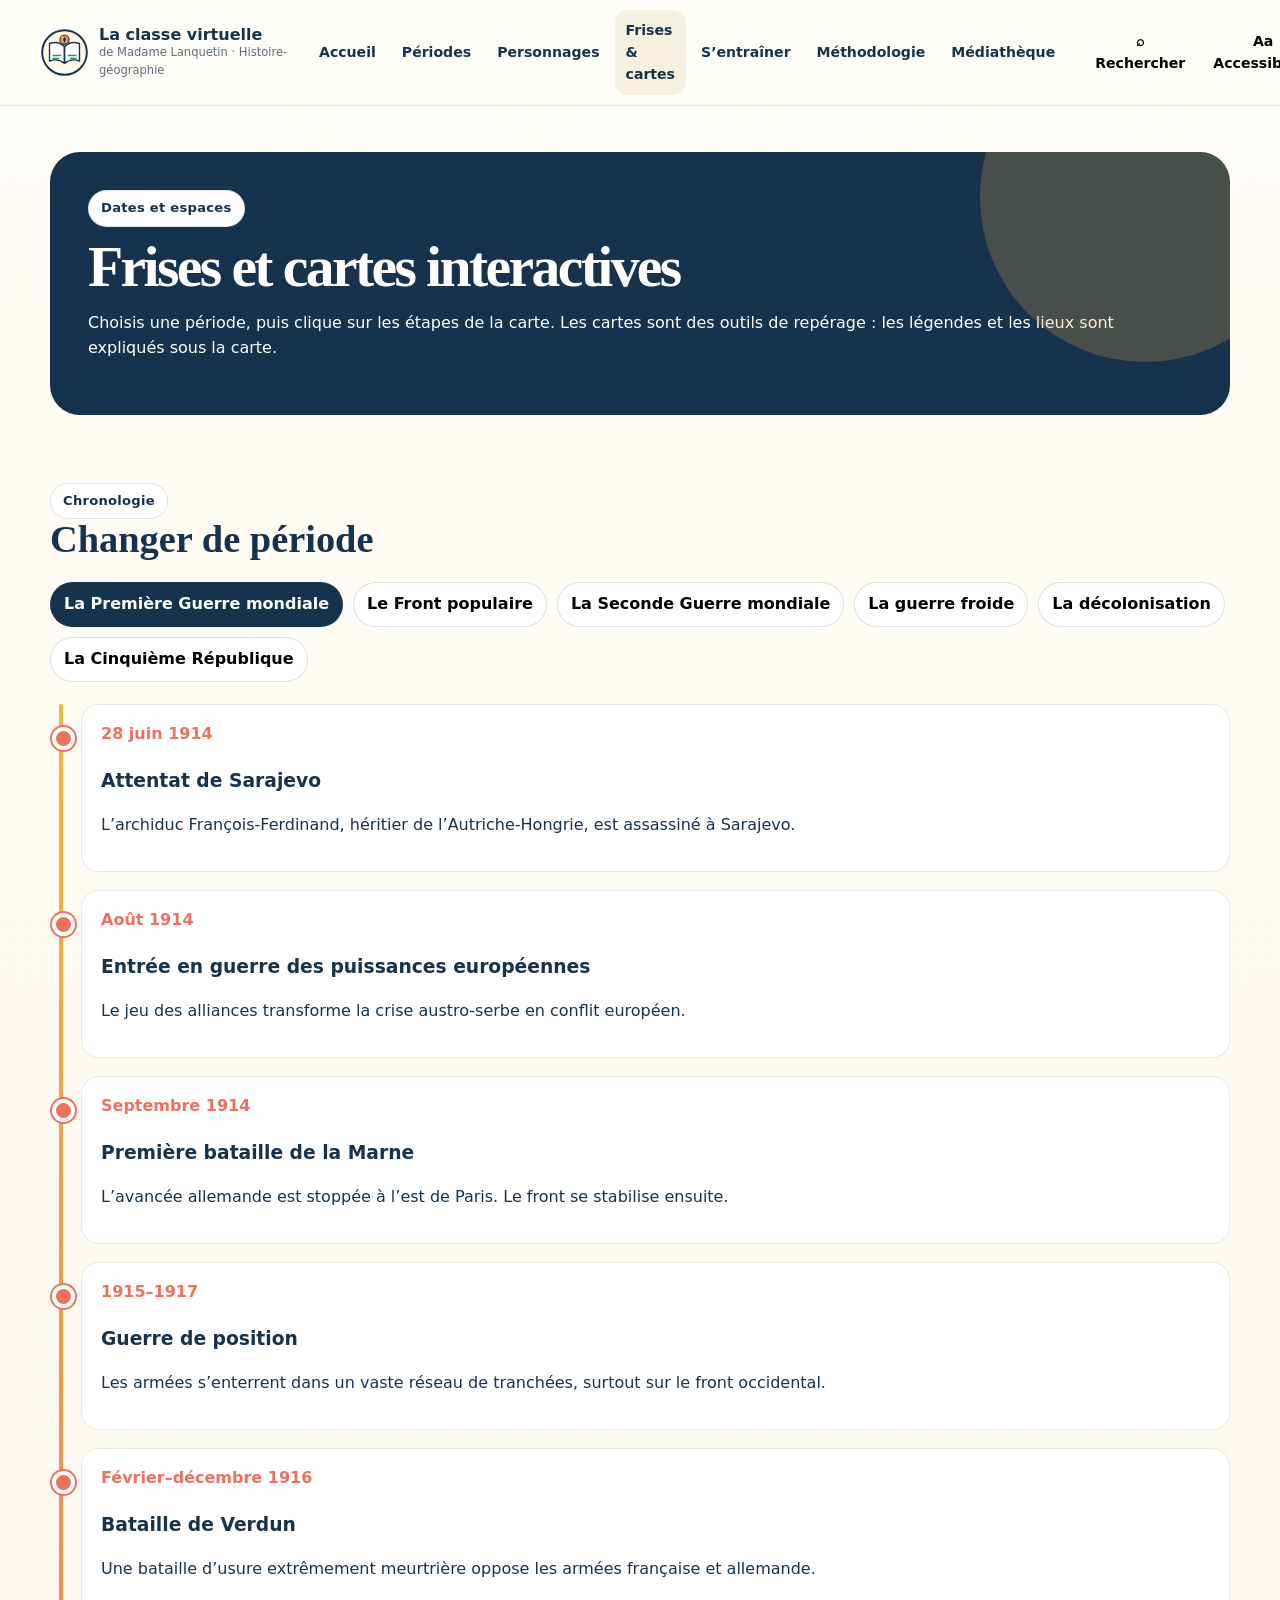
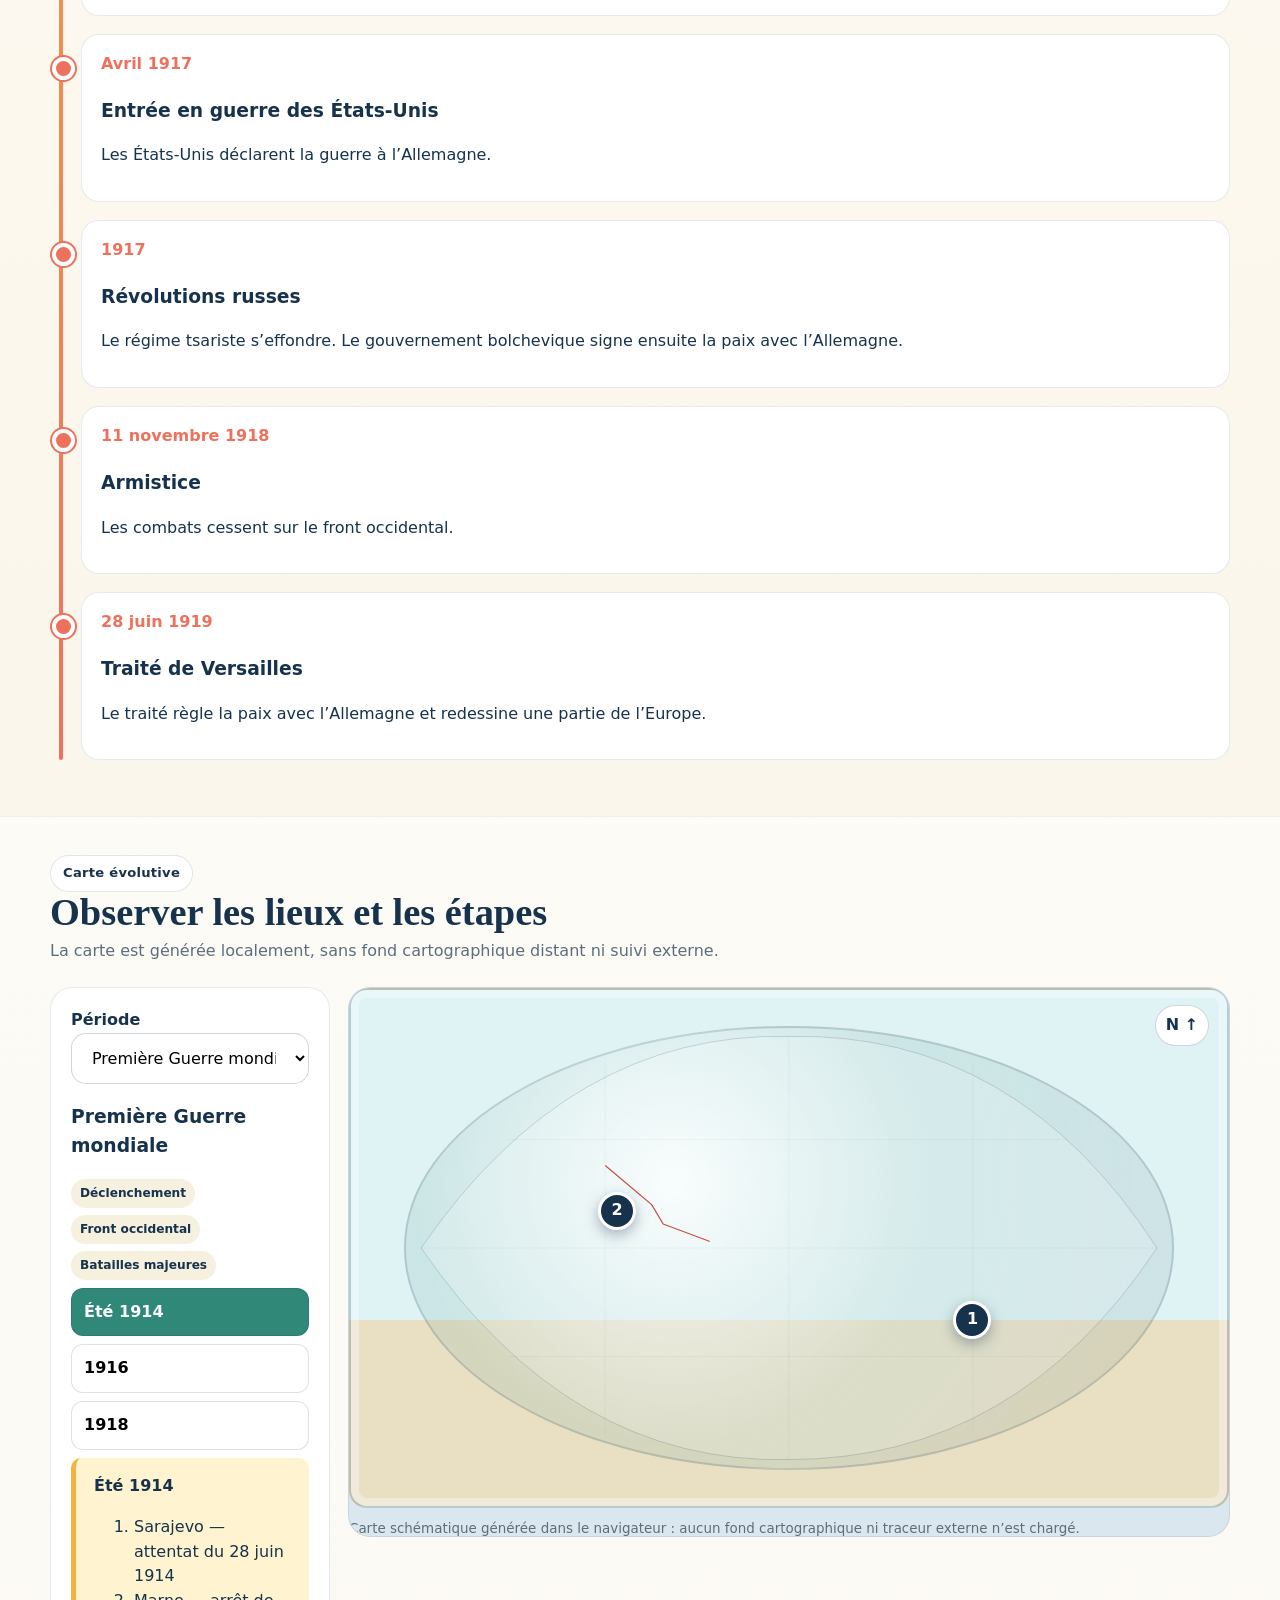
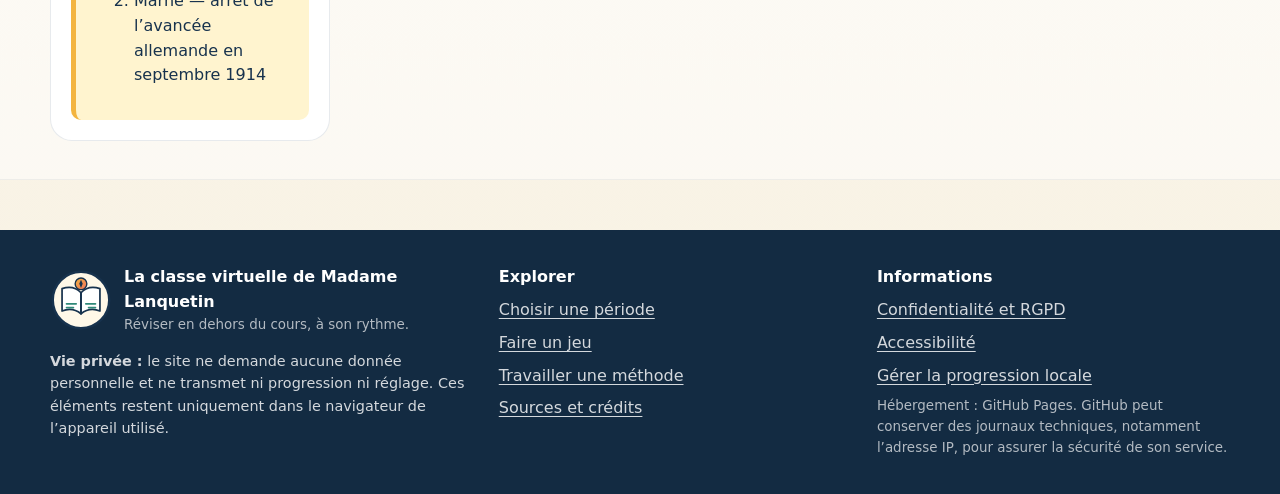
==== frises-cartes.html @ 1295f913 "Add files via upload" ====
<!DOCTYPE html>

<html lang="fr"><head><meta charset="utf-8"/><meta content="no-referrer" name="referrer"/><meta content="default-src 'self'; img-src 'self' data:; style-src 'self' 'unsafe-inline'; script-src 'self'; connect-src 'self'; media-src 'self'; font-src 'self'; worker-src 'self'; object-src 'none'; base-uri 'self'; frame-src 'none'; form-action 'self'" http-equiv="Content-Security-Policy"/><meta content="width=device-width,initial-scale=1" name="viewport"/><meta content="#17324d" name="theme-color"/><meta content="La classe virtuelle de Madame Lanquetin : réviser l’histoire-géographie avec des personnages, frises, cartes, documents et jeux." name="description"/><title>Frises et cartes — Madame Lanquetin</title><link href="assets/logo.svg" rel="icon"/><link href="manifest.webmanifest" rel="manifest"/><link href="assets/style.css" rel="stylesheet"/></head><body data-page="timeline">
<a class="skip-link" href="#main">Aller au contenu</a>
<header class="site-header"><div class="header-inner">
<a class="brand" href="index.html"><img alt="" src="assets/logo.svg"/><span><strong>La classe virtuelle</strong><small>de Madame Lanquetin · Histoire-géographie</small></span></a>
<button aria-controls="main-nav" aria-expanded="false" aria-label="Ouvrir le menu" class="utility-btn menu-btn" type="button">☰</button>
<nav aria-label="Navigation principale" class="main-nav" id="main-nav">
<a data-page="home" href="index.html">Accueil</a><a data-page="periods" href="periodes.html">Périodes</a><a data-page="people" href="personnages.html">Personnages</a><a data-page="timeline" href="frises-cartes.html">Frises &amp; cartes</a><a data-page="games" href="jeux.html">S’entraîner</a><a data-page="method" href="methodologie.html">Méthodologie</a><a data-page="media" href="mediatheque.html">Médiathèque</a>
</nav>
<div class="header-actions"><button aria-label="Rechercher dans le site" class="utility-btn" id="open-search" title="Rechercher" type="button">⌕ <span>Rechercher</span></button><button aria-label="Ouvrir les réglages d’accessibilité" class="utility-btn" id="open-access" title="Accessibilité" type="button">Aa <span>Accessibilité</span></button><a aria-label="Ouvrir ma progression locale" class="utility-btn" href="progression.html" title="Ma progression">◎ <span>Progression</span></a></div>
</div></header><main id="main"><section class="page-hero"><div class="container"><div class="hero-panel"><div class="eyebrow" style="color:#17324d">Dates et espaces</div><h1>Frises et cartes interactives</h1><p>Choisis une période, puis clique sur les étapes de la carte. Les cartes sont des outils de repérage : les légendes et les lieux sont expliqués sous la carte.</p></div></div></section><section class="section"><div class="container"><div class="section-head"><div><div class="eyebrow">Chronologie</div><h2>Changer de période</h2></div></div><div class="filters" id="timeline-filter"></div><div class="timeline" id="global-timeline"></div></div></section><section class="section alt"><div class="container"><div class="section-head"><div><div class="eyebrow">Carte évolutive</div><h2>Observer les lieux et les étapes</h2><p>La carte est générée localement, sans fond cartographique distant ni suivi externe.</p></div></div><div class="map-shell"><aside class="map-controls"><label for="map-period"><strong>Période</strong></label><select class="search-field" id="map-period"></select><h3 id="map-title"></h3><div class="tag-row legend-box" id="map-legend"></div><div id="layer-buttons"></div><div class="notice" id="map-description"></div></aside><div aria-label="Carte historique interactive" id="history-map"></div></div></div></section></main><footer class="site-footer">
<div class="container footer-grid">
<div>
<div class="footer-brand"><img alt="" src="assets/logo.svg" width="62"/><div><strong>La classe virtuelle de Madame Lanquetin</strong><div class="mini">Réviser en dehors du cours, à son rythme.</div></div></div>
<p class="footer-privacy"><strong>Vie privée :</strong> le site ne demande aucune donnée personnelle et ne transmet ni progression ni réglage. Ces éléments restent uniquement dans le navigateur de l’appareil utilisé.</p>
</div>
<div class="footer-links"><strong>Explorer</strong><a href="periodes.html">Choisir une période</a><a href="jeux.html">Faire un jeu</a><a href="methodologie.html">Travailler une méthode</a><a href="sources.html">Sources et crédits</a></div>
<div class="footer-links"><strong>Informations</strong><a href="confidentialite.html">Confidentialité et RGPD</a><a href="accessibilite.html">Accessibilité</a><a href="progression.html">Gérer la progression locale</a><span class="mini">Hébergement : GitHub Pages. GitHub peut conserver des journaux techniques, notamment l’adresse IP, pour assurer la sécurité de son service.</span></div>
</div>
</footer>
<div aria-hidden="true" aria-labelledby="search-title" aria-modal="true" class="search-overlay" id="search-overlay" role="dialog">
<div class="search-panel">
<h2 class="sr-only" id="search-title">Rechercher dans le site</h2>
<div class="search-top"><label class="sr-only" for="global-search">Personnage, date, événement ou mot</label><input autocomplete="off" id="global-search" placeholder="Personnage, date, événement, mot…" type="search"/><button aria-label="Fermer la recherche" class="close-btn" id="close-search" type="button">×</button></div>
<div aria-live="polite" class="search-results" id="search-results"></div>
</div>
</div>
<div aria-hidden="true" aria-labelledby="access-title" aria-modal="true" class="access-overlay" id="access-overlay" role="dialog">
<div class="access-panel">
<div class="section-head"><div><h2 id="access-title" tabindex="-1">Réglages d’accessibilité</h2><p>Les réglages sont conservés uniquement dans ce navigateur.</p><p class="notice hidden" id="access-storage-note">Le stockage local est bloqué : les réglages fonctionneront pendant cette visite, sans être mémorisés.</p></div><button aria-label="Fermer les réglages d’accessibilité" class="close-btn" id="close-access" type="button">×</button></div>
<div class="setting-row"><div><strong>Taille du texte</strong></div><div aria-label="Choisir la taille du texte" class="setting-buttons" role="group"><button aria-pressed="false" data-size="0.9" type="button">A−</button><button aria-pressed="false" data-size="1" type="button">A</button><button aria-pressed="false" data-size="1.15" type="button">A+</button><button aria-pressed="false" data-size="1.3" type="button">A++</button></div></div>
<div class="setting-row"><div><strong>Contraste renforcé</strong></div><button aria-pressed="false" class="btn btn-secondary btn-small" data-setting="contrast" type="button">Activer / désactiver</button></div>
<div class="setting-row"><div><strong>Police de lecture simple</strong></div><button aria-pressed="false" class="btn btn-secondary btn-small" data-setting="dyslexic" type="button">Activer / désactiver</button></div>
<div class="setting-row"><div><strong>Espacement du texte</strong></div><button aria-pressed="false" class="btn btn-secondary btn-small" data-setting="spacing" type="button">Activer / désactiver</button></div>
<div class="setting-row"><div><strong>Souligner les liens</strong></div><button aria-pressed="false" class="btn btn-secondary btn-small" data-setting="links" type="button">Activer / désactiver</button></div>
<div class="setting-row"><div><strong>Réduire les animations</strong></div><button aria-pressed="false" class="btn btn-secondary btn-small" data-setting="motion" type="button">Activer / désactiver</button></div>
<div class="setting-row"><div><strong>Mode concentration</strong><div class="mini">Masque certains éléments secondaires.</div></div><button aria-pressed="false" class="btn btn-secondary btn-small" data-setting="focus" type="button">Activer / désactiver</button></div>
<div class="button-row"><button class="btn btn-secondary btn-small" id="reset-access" type="button">Réinitialiser les réglages</button><a class="btn btn-primary btn-small" href="accessibilite.html">Lire la déclaration d’accessibilité</a></div>
</div>
</div><script src="assets/data.js"></script><script src="assets/app.js"></script></body></html>
---- assets/style.css ----
:root{
  --ink:#17324d;--muted:#5d6d7c;--paper:#fffdf7;--cream:#f6f0df;--white:#fff;
  --coral:#ee715e;--gold:#f3b43f;--teal:#2f8878;--blue:#356fa8;--purple:#6251a2;
  --shadow:0 14px 35px rgba(23,50,77,.12);--radius:22px;--text-size:1;
}
*{box-sizing:border-box}html{scroll-behavior:smooth}body{margin:0;font-family:Inter,ui-sans-serif,system-ui,-apple-system,"Segoe UI",sans-serif;color:var(--ink);background:linear-gradient(180deg,#fffdf7 0,#f8f2e4 100%);font-size:calc(16px * var(--text-size));line-height:1.55}body.reduce-motion *,body.reduce-motion *::before,body.reduce-motion *::after{animation:none!important;transition:none!important;scroll-behavior:auto!important}body.focus-mode .optional{display:none!important}a{color:inherit}button,input,select{font:inherit}.skip-link{position:absolute;left:-999px;top:8px;background:#000;color:#fff;padding:10px 16px;z-index:100}.skip-link:focus{left:8px}.site-header{position:sticky;top:0;z-index:30;background:rgba(255,253,247,.96);backdrop-filter:blur(14px);border-bottom:1px solid rgba(23,50,77,.1)}.header-inner{max-width:1240px;margin:auto;padding:10px 20px;display:flex;align-items:center;gap:18px}.brand{display:flex;align-items:center;gap:10px;text-decoration:none;min-width:250px}.brand img{width:49px;height:49px}.brand strong{display:block;line-height:1.12}.brand small{display:block;color:var(--muted);font-size:.72rem}.main-nav{display:flex;align-items:center;gap:4px;flex:1;justify-content:center}.main-nav a,.utility-btn{border:0;background:transparent;text-decoration:none;padding:10px 11px;border-radius:13px;font-weight:700;font-size:.88rem;cursor:pointer}.main-nav a:hover,.main-nav a.active,.utility-btn:hover{background:var(--cream)}.header-actions{display:flex;gap:6px}.menu-btn{display:none}.container{width:min(1180px,calc(100% - 34px));margin:auto}.hero{padding:58px 0 32px;position:relative;overflow:hidden}.hero::before{content:"";position:absolute;width:420px;height:420px;border-radius:50%;background:rgba(243,180,63,.16);right:-120px;top:-160px}.hero-grid{display:grid;grid-template-columns:1.2fr .8fr;gap:45px;align-items:center}.eyebrow{display:inline-flex;align-items:center;gap:8px;padding:7px 12px;background:#fff;border:1px solid rgba(23,50,77,.12);border-radius:999px;font-weight:800;font-size:.82rem;letter-spacing:.02em}.hero h1,.page-hero h1{font-family:Georgia,serif;font-size:clamp(2.4rem,5vw,5.2rem);line-height:.98;margin:18px 0 18px;letter-spacing:-.045em}.hero p{font-size:1.15rem;max-width:740px;color:#40566a}.hero-art{min-height:380px;position:relative}.history-orbit{position:absolute;inset:0;border-radius:44% 56% 58% 42%/43% 40% 60% 57%;background:linear-gradient(145deg,#17324d,#356fa8);box-shadow:var(--shadow);overflow:hidden}.history-orbit::after{content:"";position:absolute;inset:20px;border:1px dashed rgba(255,255,255,.55);border-radius:50%}.orbit-card{position:absolute;background:#fff;border-radius:18px;padding:15px;box-shadow:0 12px 30px rgba(0,0,0,.2);font-size:2rem;z-index:2}.orbit-card:nth-child(1){left:8%;top:12%;transform:rotate(-8deg)}.orbit-card:nth-child(2){right:8%;top:19%;transform:rotate(8deg)}.orbit-card:nth-child(3){left:16%;bottom:12%;transform:rotate(5deg)}.orbit-card:nth-child(4){right:13%;bottom:10%;transform:rotate(-5deg)}.orbit-line{position:absolute;left:18%;right:18%;top:50%;height:8px;background:var(--gold);border-radius:999px;z-index:1}.orbit-line span{position:absolute;width:18px;height:18px;border:4px solid #fff;background:var(--coral);border-radius:50%;top:-5px}.orbit-line span:nth-child(1){left:0}.orbit-line span:nth-child(2){left:32%}.orbit-line span:nth-child(3){left:65%}.orbit-line span:nth-child(4){right:0}.button-row{display:flex;flex-wrap:wrap;gap:12px;margin-top:24px}.btn{display:inline-flex;align-items:center;justify-content:center;gap:8px;border:0;border-radius:15px;padding:13px 18px;font-weight:850;text-decoration:none;cursor:pointer;transition:.2s transform,.2s box-shadow}.btn:hover{transform:translateY(-2px)}.btn-primary{background:var(--ink);color:#fff;box-shadow:0 10px 25px rgba(23,50,77,.22)}.btn-secondary{background:#fff;border:1px solid rgba(23,50,77,.16)}.btn-coral{background:var(--coral);color:#fff}.btn-small{padding:9px 13px;border-radius:12px;font-size:.9rem}.section{padding:38px 0}.section.alt{background:rgba(255,255,255,.55);border-top:1px solid rgba(23,50,77,.06);border-bottom:1px solid rgba(23,50,77,.06)}.section-head{display:flex;align-items:flex-end;justify-content:space-between;gap:20px;margin-bottom:23px}.section-head h2{font-family:Georgia,serif;font-size:clamp(1.8rem,3vw,2.9rem);line-height:1.05;margin:0}.section-head p{margin:7px 0 0;color:var(--muted)}.grid{display:grid;gap:18px}.grid-2{grid-template-columns:repeat(2,minmax(0,1fr))}.grid-3{grid-template-columns:repeat(3,minmax(0,1fr))}.grid-4{grid-template-columns:repeat(4,minmax(0,1fr))}.card{background:rgba(255,255,255,.92);border:1px solid rgba(23,50,77,.10);border-radius:var(--radius);padding:22px;box-shadow:0 8px 22px rgba(23,50,77,.07)}.card h3{margin:0 0 8px}.period-card{position:relative;overflow:hidden;min-height:235px;display:flex;flex-direction:column;justify-content:flex-end;color:#fff;text-decoration:none;border-radius:25px;box-shadow:var(--shadow);isolation:isolate}.period-card::after{content:"";position:absolute;inset:0;background:linear-gradient(180deg,transparent 10%,rgba(11,28,43,.9) 92%);z-index:-1}.period-card img{position:absolute;inset:0;width:100%;height:100%;object-fit:cover;z-index:-2;filter:saturate(.82)}.period-card .period-content{padding:24px}.period-card .period-icon{font-size:2rem}.period-card h3{font-family:Georgia,serif;font-size:1.55rem;margin:4px 0}.period-card p{margin:0;color:rgba(255,255,255,.85);font-size:.92rem}.period-card:hover{transform:translateY(-4px);transition:.2s}.route-card{border-top:6px solid var(--gold);cursor:pointer}.route-card:nth-child(2){border-color:var(--coral)}.route-card:nth-child(3){border-color:var(--teal)}.route-card .big{font-family:Georgia,serif;font-size:2rem}.quick-challenge{background:linear-gradient(135deg,#17324d,#275b82);color:#fff;border-radius:30px;padding:28px;display:grid;grid-template-columns:auto 1fr auto;gap:20px;align-items:center;box-shadow:var(--shadow)}.challenge-icon{width:66px;height:66px;border-radius:20px;background:rgba(255,255,255,.13);display:grid;place-items:center;font-size:2rem}.page-hero{padding:46px 0 30px}.page-hero .hero-panel{border-radius:30px;padding:38px;background:#17324d;color:#fff;position:relative;overflow:hidden}.page-hero .hero-panel::after{content:"";position:absolute;right:-80px;top:-120px;width:330px;height:330px;border-radius:50%;background:rgba(243,180,63,.22)}.page-hero h1{font-size:clamp(2.3rem,4.5vw,4.5rem);margin:12px 0}.breadcrumbs{font-weight:750;font-size:.88rem;color:rgba(255,255,255,.8)}.period-hero{display:grid;grid-template-columns:1fr 360px;gap:28px;align-items:stretch}.period-hero-image{border-radius:25px;overflow:hidden;min-height:320px;position:relative}.period-hero-image img{width:100%;height:100%;object-fit:cover}.image-credit{position:absolute;bottom:8px;left:8px;right:8px;background:rgba(0,0,0,.68);color:#fff;padding:6px 9px;border-radius:9px;font-size:.7rem}.stats{display:grid;grid-template-columns:repeat(3,1fr);gap:12px;margin-top:23px}.stat{background:rgba(255,255,255,.12);padding:14px;border-radius:16px}.stat strong{display:block;font-size:1.2rem}.timeline{position:relative;padding-left:31px}.timeline::before{content:"";position:absolute;left:9px;top:0;bottom:0;width:4px;background:linear-gradient(var(--gold),var(--coral));border-radius:3px}.timeline-item{position:relative;margin-bottom:18px;background:#fff;border:1px solid rgba(23,50,77,.1);border-radius:18px;padding:17px 19px}.timeline-item::before{content:"";position:absolute;left:-30px;top:22px;width:15px;height:15px;border-radius:50%;background:var(--coral);border:4px solid #fff;box-shadow:0 0 0 2px var(--coral)}.timeline-date{font-weight:900;color:var(--coral)}.person-card{display:grid;grid-template-columns:92px 1fr;gap:16px;align-items:start}.portrait{width:92px;height:112px;border-radius:18px;object-fit:cover;background:linear-gradient(145deg,#dfe7ef,#fff);border:1px solid rgba(23,50,77,.12)}.avatar{width:92px;height:112px;border-radius:18px;display:grid;place-items:center;background:linear-gradient(145deg,var(--ink),var(--blue));color:#fff;font-family:Georgia,serif;font-size:1.8rem;font-weight:800}.tag-row{display:flex;gap:7px;flex-wrap:wrap}.tag{display:inline-flex;padding:5px 9px;border-radius:999px;background:var(--cream);font-size:.76rem;font-weight:800}.flashcard{min-height:185px;perspective:1000px;cursor:pointer}.flashcard-inner{height:100%;min-height:185px;position:relative;transform-style:preserve-3d;transition:transform .45s}.flashcard.flipped .flashcard-inner{transform:rotateY(180deg)}.flash-side{position:absolute;inset:0;backface-visibility:hidden;border-radius:20px;padding:22px;background:#fff;border:1px solid rgba(23,50,77,.12);display:flex;flex-direction:column;justify-content:center}.flash-back{transform:rotateY(180deg);background:var(--ink);color:#fff}.quiz-box{background:#fff;border-radius:24px;padding:24px;border:1px solid rgba(23,50,77,.1);box-shadow:var(--shadow)}.answer-list{display:grid;gap:10px;margin:18px 0}.answer-btn{text-align:left;border:1px solid rgba(23,50,77,.16);background:#fff;padding:13px 15px;border-radius:14px;cursor:pointer;font-weight:700}.answer-btn:hover{background:var(--cream)}.answer-btn.correct{background:#dff5e8;border-color:#4a9c68}.answer-btn.wrong{background:#ffe3df;border-color:#d65c4d}.feedback{border-radius:14px;padding:13px 15px;background:var(--cream);margin-top:12px}.filters{display:flex;flex-wrap:wrap;gap:10px;margin-bottom:22px}.filter-btn{border:1px solid rgba(23,50,77,.15);background:#fff;border-radius:999px;padding:9px 13px;font-weight:800;cursor:pointer}.filter-btn.active{background:var(--ink);color:#fff}.search-field{width:100%;padding:14px 16px;border-radius:15px;border:1px solid rgba(23,50,77,.2);background:#fff}.media-card{display:flex;flex-direction:column}.media-type{font-weight:900;color:var(--teal);font-size:.8rem;text-transform:uppercase;letter-spacing:.06em}.media-card .btn{margin-top:auto}.map-shell{display:grid;grid-template-columns:280px 1fr;gap:18px}.map-controls{background:#fff;padding:20px;border-radius:22px;border:1px solid rgba(23,50,77,.1)}#history-map{height:550px;border-radius:22px;overflow:hidden;border:1px solid rgba(23,50,77,.1);background:#dbe7ee}.map-fallback{height:550px;display:grid;place-items:center;text-align:center;padding:30px}.layer-btn{display:block;width:100%;text-align:left;margin:8px 0;padding:11px 12px;border:1px solid rgba(23,50,77,.14);background:#fff;border-radius:12px;font-weight:800;cursor:pointer}.layer-btn.active{background:var(--teal);color:#fff}.newspaper{background:#f7f2e6;border:1px solid #b7a985;border-radius:8px;padding:15px;font-family:Georgia,serif}.newspaper img{width:100%;max-height:420px;object-fit:contain;background:#e8e1d2}.document-viewer{display:grid;grid-template-columns:minmax(0,1fr) minmax(300px,.8fr);gap:20px}.doc-image{background:#eee7d8;border-radius:18px;padding:12px}.doc-image img{width:100%;max-height:680px;object-fit:contain}.method-step{display:grid;grid-template-columns:58px 1fr;gap:15px}.method-number{width:52px;height:52px;border-radius:17px;background:var(--ink);color:#fff;display:grid;place-items:center;font-weight:900;font-size:1.3rem}.progress-bar{height:13px;border-radius:999px;background:#e7e3d8;overflow:hidden}.progress-fill{height:100%;background:linear-gradient(90deg,var(--teal),var(--gold));width:0}.badge{display:flex;gap:14px;align-items:center}.badge-icon{width:58px;height:58px;border-radius:18px;background:var(--cream);display:grid;place-items:center;font-size:1.8rem}.badge.locked{filter:grayscale(1);opacity:.55}.source-row{display:grid;grid-template-columns:1fr auto;gap:14px;align-items:center;border-bottom:1px solid rgba(23,50,77,.1);padding:16px 0}.source-row:last-child{border-bottom:0}.notice{background:#fff4cf;border-left:5px solid var(--gold);padding:16px 18px;border-radius:10px}.search-overlay,.access-overlay{position:fixed;inset:0;background:rgba(8,20,32,.72);z-index:80;display:none;padding:6vh 20px}.search-overlay.open,.access-overlay.open{display:block}.search-panel,.access-panel{max-width:760px;margin:auto;background:#fff;border-radius:26px;padding:24px;max-height:86vh;overflow:auto}.search-top{display:flex;gap:10px}.search-top input{flex:1;padding:15px;border-radius:14px;border:1px solid rgba(23,50,77,.2)}.search-results{display:grid;gap:9px;margin-top:15px}.search-result{display:block;text-decoration:none;padding:13px;border-radius:14px;background:var(--cream)}.close-btn{border:0;background:var(--cream);width:48px;border-radius:14px;cursor:pointer;font-weight:900}.setting-row{display:flex;justify-content:space-between;align-items:center;gap:18px;padding:15px 0;border-bottom:1px solid rgba(23,50,77,.1)}.setting-buttons{display:flex;gap:6px}.setting-buttons button{border:1px solid rgba(23,50,77,.15);background:#fff;border-radius:10px;padding:8px 10px;cursor:pointer}.site-footer{margin-top:50px;background:#132b42;color:#fff;padding:35px 0}.footer-grid{display:grid;grid-template-columns:1.2fr 1fr 1fr;gap:25px}.footer-links{display:flex;flex-direction:column;gap:8px}.footer-links a{color:rgba(255,255,255,.82)}.mini{font-size:.84rem;color:var(--muted)}.site-footer .mini{color:rgba(255,255,255,.68)}.hidden{display:none!important}.only-print{display:none}
@media(max-width:1000px){.main-nav{display:none;position:absolute;left:15px;right:15px;top:71px;background:#fff;padding:12px;border-radius:18px;box-shadow:var(--shadow);flex-direction:column;align-items:stretch}.main-nav.open{display:flex}.menu-btn{display:block}.header-inner{flex-wrap:wrap}.brand{flex:1}.hero-grid,.period-hero,.document-viewer{grid-template-columns:1fr}.hero-art{min-height:310px}.grid-4{grid-template-columns:repeat(2,1fr)}.map-shell{grid-template-columns:1fr}.map-controls{display:grid;grid-template-columns:repeat(2,1fr);gap:7px}.map-controls h3,.map-controls p,.map-controls .legend-box{grid-column:1/-1}}
@media(max-width:700px){.container{width:min(100% - 22px,1180px)}.header-actions .utility-btn span{display:none}.brand small{display:none}.hero{padding-top:34px}.hero h1{font-size:2.7rem}.hero-art{min-height:270px}.grid-2,.grid-3,.grid-4,.stats,.footer-grid{grid-template-columns:1fr}.quick-challenge{grid-template-columns:1fr;text-align:left}.section{padding:28px 0}.card{padding:18px}.person-card{grid-template-columns:76px 1fr}.portrait,.avatar{width:76px;height:94px}.page-hero .hero-panel{padding:25px}.period-hero-image{min-height:250px}.map-controls{grid-template-columns:1fr}#history-map,.map-fallback{height:430px}}
@media print{.site-header,.site-footer,.button-row,.utility-btn,.filters,.optional{display:none!important}body{background:#fff}.card,.timeline-item{box-shadow:none;break-inside:avoid}.only-print{display:block}}


/* Confidentialité et accessibilité — ajout du 23 juillet 2026 */
:focus-visible{outline:4px solid #ffbf47!important;outline-offset:4px!important;border-radius:4px}
.sr-only{position:absolute!important;width:1px!important;height:1px!important;padding:0!important;margin:-1px!important;overflow:hidden!important;clip:rect(0,0,0,0)!important;white-space:nowrap!important;border:0!important}
body.dialog-open{overflow:hidden}
.footer-brand{display:flex;gap:12px;align-items:center}.footer-privacy{font-size:.9rem;line-height:1.55;color:rgba(255,255,255,.82);max-width:54ch}.site-footer a{text-underline-offset:3px}.legal-content{display:grid;gap:18px;max-width:960px}.legal-content h2{font-family:Georgia,serif;margin-top:0}.legal-content .card{padding:25px}.check-list li{margin:.55rem 0}.privacy-notice{margin:20px 0}
.text-spacing{letter-spacing:.06em;word-spacing:.16em;line-height:1.9}.text-spacing p,.text-spacing li{line-height:1.9}.underline-links a:not(.btn){text-decoration:underline!important;text-decoration-thickness:2px!important;text-underline-offset:4px!important}
.high-contrast{background:#fff;color:#000}.high-contrast .card,.high-contrast .timeline-item,.high-contrast .filter-btn,.high-contrast .answer-btn{border:2px solid #000}.high-contrast a:not(.btn){color:#001dff}.high-contrast .site-header,.high-contrast .site-footer{background:#000}.high-contrast .main-nav a{color:#000}.high-contrast .main-nav a.active{background:#000;color:#fff}.high-contrast .btn-primary{background:#000;color:#fff;border-color:#000}.high-contrast .btn-secondary{background:#fff;color:#000;border:2px solid #000}
.local-map-stage{position:relative;width:100%;height:520px;overflow:hidden;border-radius:18px;background:linear-gradient(180deg,#dff2f4 0 64%,#e9dfc3 64%);border:2px solid rgba(23,50,77,.2);box-shadow:inset 0 0 0 8px rgba(255,255,255,.35)}.local-map-stage::before{content:"";position:absolute;inset:7% 6%;border-radius:50%;background:radial-gradient(circle at 35% 35%,rgba(255,255,255,.75),rgba(116,175,165,.18) 45%,rgba(23,50,77,.08));border:2px solid rgba(23,50,77,.16)}.local-map-lines{position:absolute;inset:0;width:100%;height:100%;pointer-events:none}.local-map-lines polyline{fill:none;stroke:#c94b48;stroke-width:1.2;stroke-linecap:round;stroke-linejoin:round;vector-effect:non-scaling-stroke}.local-map-lines .map-globe{fill:rgba(255,255,255,.18);stroke:rgba(23,50,77,.25);stroke-width:.7;vector-effect:non-scaling-stroke}.local-map-lines .map-grid{fill:none;stroke:rgba(23,50,77,.12);stroke-width:.35;vector-effect:non-scaling-stroke}.local-map-marker{position:absolute;left:var(--map-x);top:var(--map-y);transform:translate(-50%,-50%);width:38px;height:38px;border-radius:50%;border:3px solid #fff;background:#17324d;color:#fff;font-weight:800;box-shadow:0 5px 14px rgba(23,50,77,.35);cursor:pointer;z-index:3}.local-map-marker:hover,.local-map-marker.selected{transform:translate(-50%,-50%) scale(1.18);background:#c94b48}.map-compass{position:absolute;right:18px;top:15px;background:#fff;border:1px solid rgba(23,50,77,.2);border-radius:99px;padding:7px 10px;font-weight:800}.privacy-map-note{margin:.7rem 0 0}.dialog-open .site-header{z-index:1}
@media(prefers-reduced-motion:reduce){*,*::before,*::after{scroll-behavior:auto!important;animation-duration:.001ms!important;animation-iteration-count:1!important;transition-duration:.001ms!important}.history-orbit,.orbit-card{animation:none!important}}
@media(max-width:700px){.local-map-stage{height:420px}.local-map-marker{width:34px;height:34px}.access-panel{max-height:90vh;overflow:auto}.setting-row{align-items:flex-start;flex-direction:column}.footer-privacy{max-width:none}}
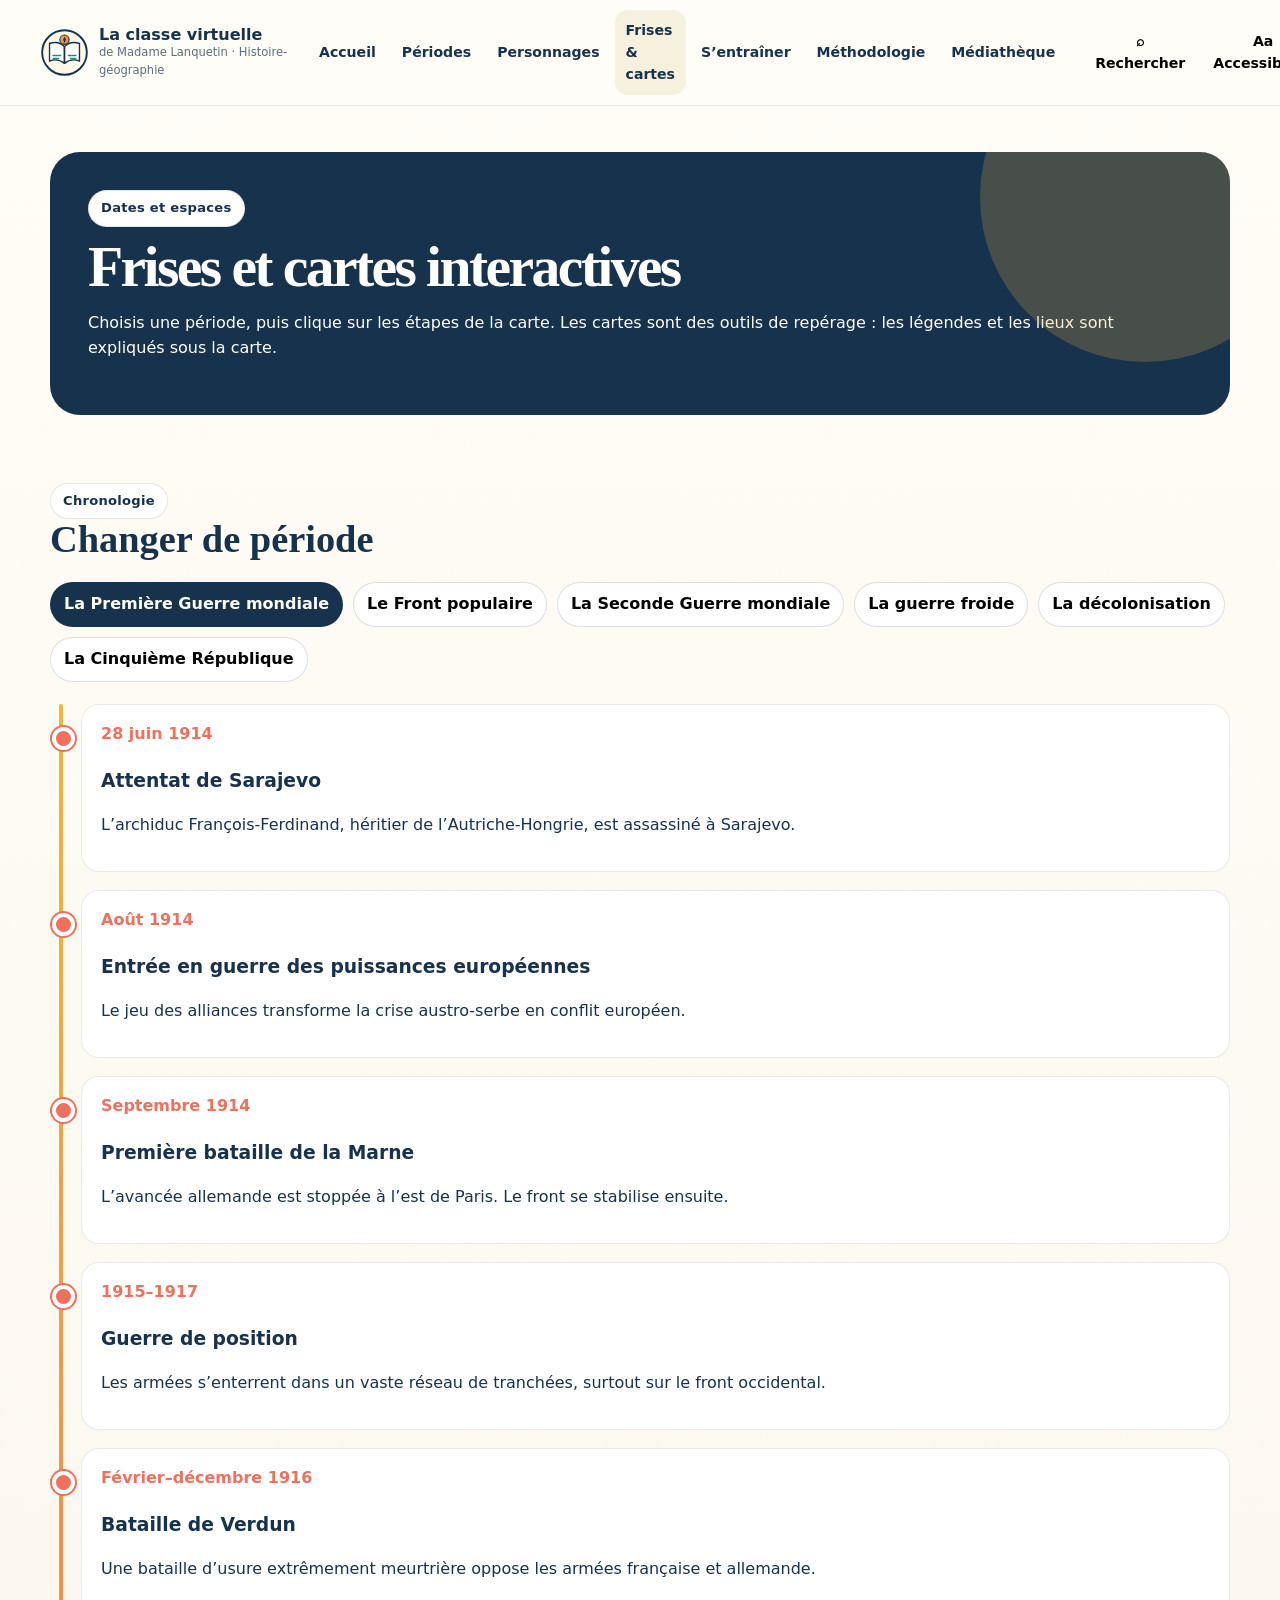
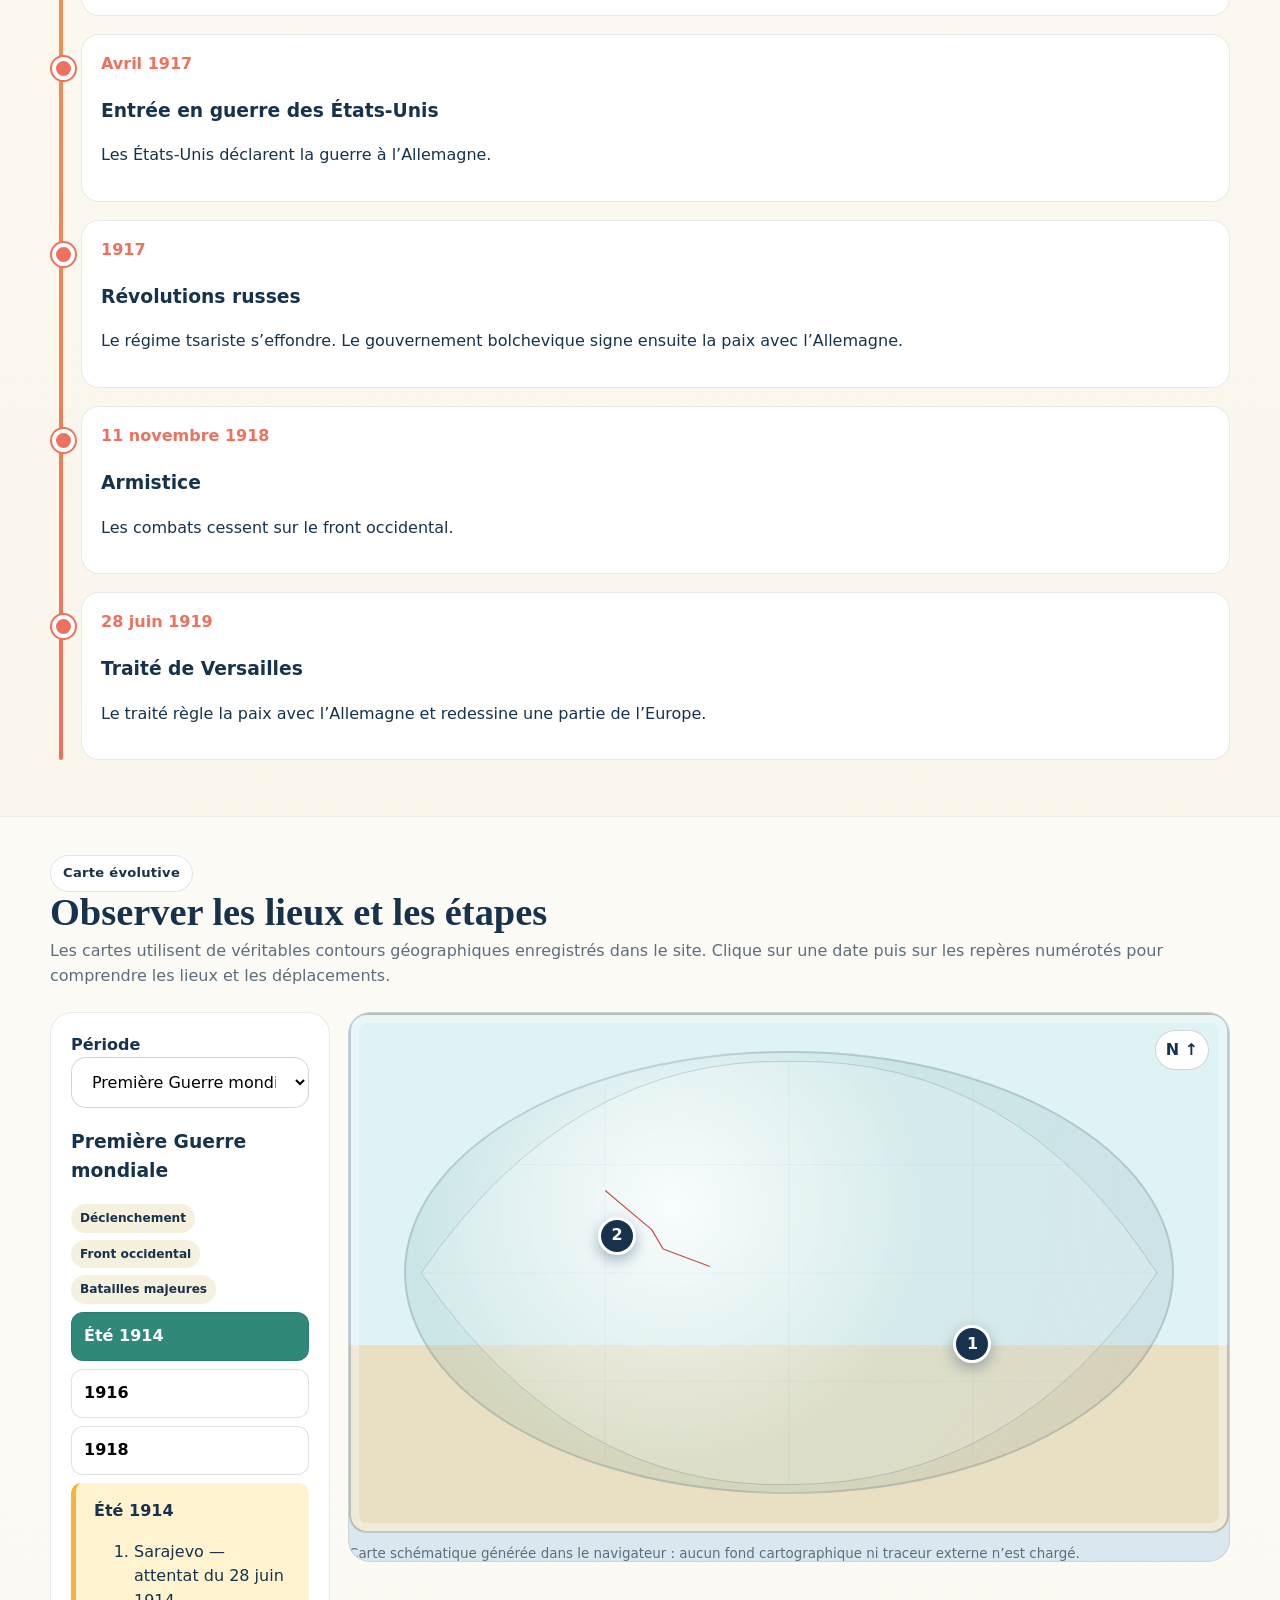
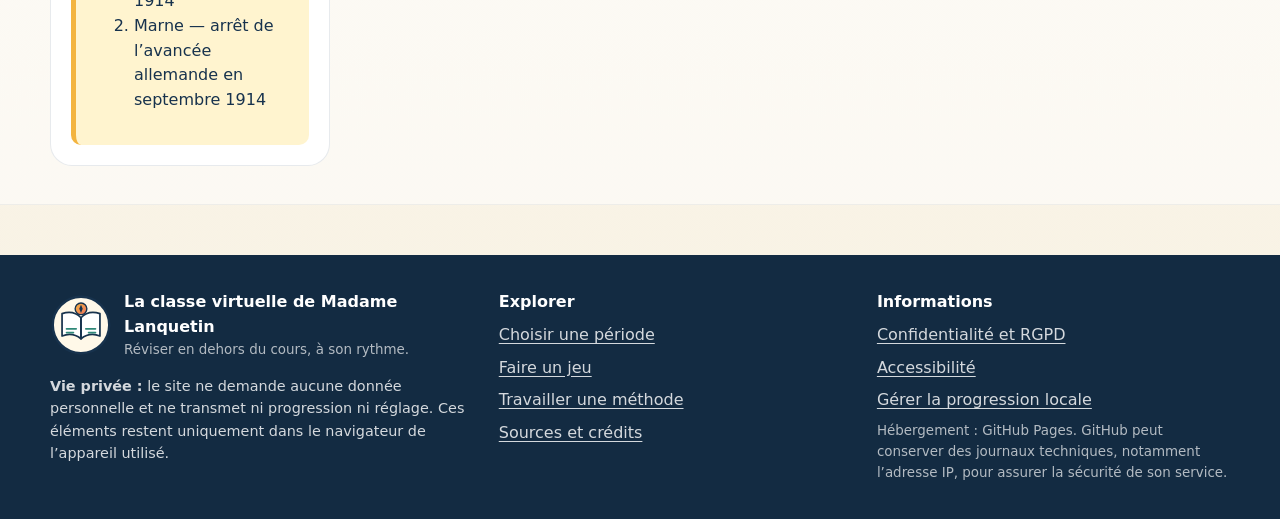
==== commit d6d15066: "Add files via upload" ====
--- a/frises-cartes.html
+++ b/frises-cartes.html
@@ -9,7 +9,7 @@
 <a data-page="home" href="index.html">Accueil</a><a data-page="periods" href="periodes.html">Périodes</a><a data-page="people" href="personnages.html">Personnages</a><a data-page="timeline" href="frises-cartes.html">Frises &amp; cartes</a><a data-page="games" href="jeux.html">S’entraîner</a><a data-page="method" href="methodologie.html">Méthodologie</a><a data-page="media" href="mediatheque.html">Médiathèque</a>
 </nav>
 <div class="header-actions"><button aria-label="Rechercher dans le site" class="utility-btn" id="open-search" title="Rechercher" type="button">⌕ <span>Rechercher</span></button><button aria-label="Ouvrir les réglages d’accessibilité" class="utility-btn" id="open-access" title="Accessibilité" type="button">Aa <span>Accessibilité</span></button><a aria-label="Ouvrir ma progression locale" class="utility-btn" href="progression.html" title="Ma progression">◎ <span>Progression</span></a></div>
-</div></header><main id="main"><section class="page-hero"><div class="container"><div class="hero-panel"><div class="eyebrow" style="color:#17324d">Dates et espaces</div><h1>Frises et cartes interactives</h1><p>Choisis une période, puis clique sur les étapes de la carte. Les cartes sont des outils de repérage : les légendes et les lieux sont expliqués sous la carte.</p></div></div></section><section class="section"><div class="container"><div class="section-head"><div><div class="eyebrow">Chronologie</div><h2>Changer de période</h2></div></div><div class="filters" id="timeline-filter"></div><div class="timeline" id="global-timeline"></div></div></section><section class="section alt"><div class="container"><div class="section-head"><div><div class="eyebrow">Carte évolutive</div><h2>Observer les lieux et les étapes</h2><p>La carte est générée localement, sans fond cartographique distant ni suivi externe.</p></div></div><div class="map-shell"><aside class="map-controls"><label for="map-period"><strong>Période</strong></label><select class="search-field" id="map-period"></select><h3 id="map-title"></h3><div class="tag-row legend-box" id="map-legend"></div><div id="layer-buttons"></div><div class="notice" id="map-description"></div></aside><div aria-label="Carte historique interactive" id="history-map"></div></div></div></section></main><footer class="site-footer">
+</div></header><main id="main"><section class="page-hero"><div class="container"><div class="hero-panel"><div class="eyebrow" style="color:#17324d">Dates et espaces</div><h1>Frises et cartes interactives</h1><p>Choisis une période, puis clique sur les étapes de la carte. Les cartes sont des outils de repérage : les légendes et les lieux sont expliqués sous la carte.</p></div></div></section><section class="section"><div class="container"><div class="section-head"><div><div class="eyebrow">Chronologie</div><h2>Changer de période</h2></div></div><div class="filters" id="timeline-filter"></div><div class="timeline" id="global-timeline"></div></div></section><section class="section alt"><div class="container"><div class="section-head"><div><div class="eyebrow">Carte évolutive</div><h2>Observer les lieux et les étapes</h2><p>Les cartes utilisent de véritables contours géographiques enregistrés dans le site. Clique sur une date puis sur les repères numérotés pour comprendre les lieux et les déplacements.</p></div></div><div class="map-shell"><aside class="map-controls"><label for="map-period"><strong>Période</strong></label><select class="search-field" id="map-period"></select><h3 id="map-title"></h3><div class="tag-row legend-box" id="map-legend"></div><div id="layer-buttons"></div><div class="notice" id="map-description"></div></aside><div aria-label="Carte historique interactive" id="history-map"></div></div></div></section></main><footer class="site-footer">
 <div class="container footer-grid">
 <div>
 <div class="footer-brand"><img alt="" src="assets/logo.svg" width="62"/><div><strong>La classe virtuelle de Madame Lanquetin</strong><div class="mini">Réviser en dehors du cours, à son rythme.</div></div></div>
--- a/assets/style.css
+++ b/assets/style.css
@@ -20,3 +20,11 @@
 .local-map-stage{position:relative;width:100%;height:520px;overflow:hidden;border-radius:18px;background:linear-gradient(180deg,#dff2f4 0 64%,#e9dfc3 64%);border:2px solid rgba(23,50,77,.2);box-shadow:inset 0 0 0 8px rgba(255,255,255,.35)}.local-map-stage::before{content:"";position:absolute;inset:7% 6%;border-radius:50%;background:radial-gradient(circle at 35% 35%,rgba(255,255,255,.75),rgba(116,175,165,.18) 45%,rgba(23,50,77,.08));border:2px solid rgba(23,50,77,.16)}.local-map-lines{position:absolute;inset:0;width:100%;height:100%;pointer-events:none}.local-map-lines polyline{fill:none;stroke:#c94b48;stroke-width:1.2;stroke-linecap:round;stroke-linejoin:round;vector-effect:non-scaling-stroke}.local-map-lines .map-globe{fill:rgba(255,255,255,.18);stroke:rgba(23,50,77,.25);stroke-width:.7;vector-effect:non-scaling-stroke}.local-map-lines .map-grid{fill:none;stroke:rgba(23,50,77,.12);stroke-width:.35;vector-effect:non-scaling-stroke}.local-map-marker{position:absolute;left:var(--map-x);top:var(--map-y);transform:translate(-50%,-50%);width:38px;height:38px;border-radius:50%;border:3px solid #fff;background:#17324d;color:#fff;font-weight:800;box-shadow:0 5px 14px rgba(23,50,77,.35);cursor:pointer;z-index:3}.local-map-marker:hover,.local-map-marker.selected{transform:translate(-50%,-50%) scale(1.18);background:#c94b48}.map-compass{position:absolute;right:18px;top:15px;background:#fff;border:1px solid rgba(23,50,77,.2);border-radius:99px;padding:7px 10px;font-weight:800}.privacy-map-note{margin:.7rem 0 0}.dialog-open .site-header{z-index:1}
 @media(prefers-reduced-motion:reduce){*,*::before,*::after{scroll-behavior:auto!important;animation-duration:.001ms!important;animation-iteration-count:1!important;transition-duration:.001ms!important}.history-orbit,.orbit-card{animation:none!important}}
 @media(max-width:700px){.local-map-stage{height:420px}.local-map-marker{width:34px;height:34px}.access-panel{max-height:90vh;overflow:auto}.setting-row{align-items:flex-start;flex-direction:column}.footer-privacy{max-width:none}}
+
+
+/* Correctif définitif accueil — suppression de l’ancienne illustration abstraite */
+.hero-grid{grid-template-columns:1fr!important;max-width:1180px}
+.hero-grid>div:first-child{max-width:980px}
+.hero-art,.history-orbit,.hero-history-collage{display:none!important}
+.hero{padding-top:48px;padding-bottom:44px}
+@media(max-width:700px){.hero{padding-top:30px}.hero h1{font-size:clamp(2.35rem,11vw,3.6rem)}}
